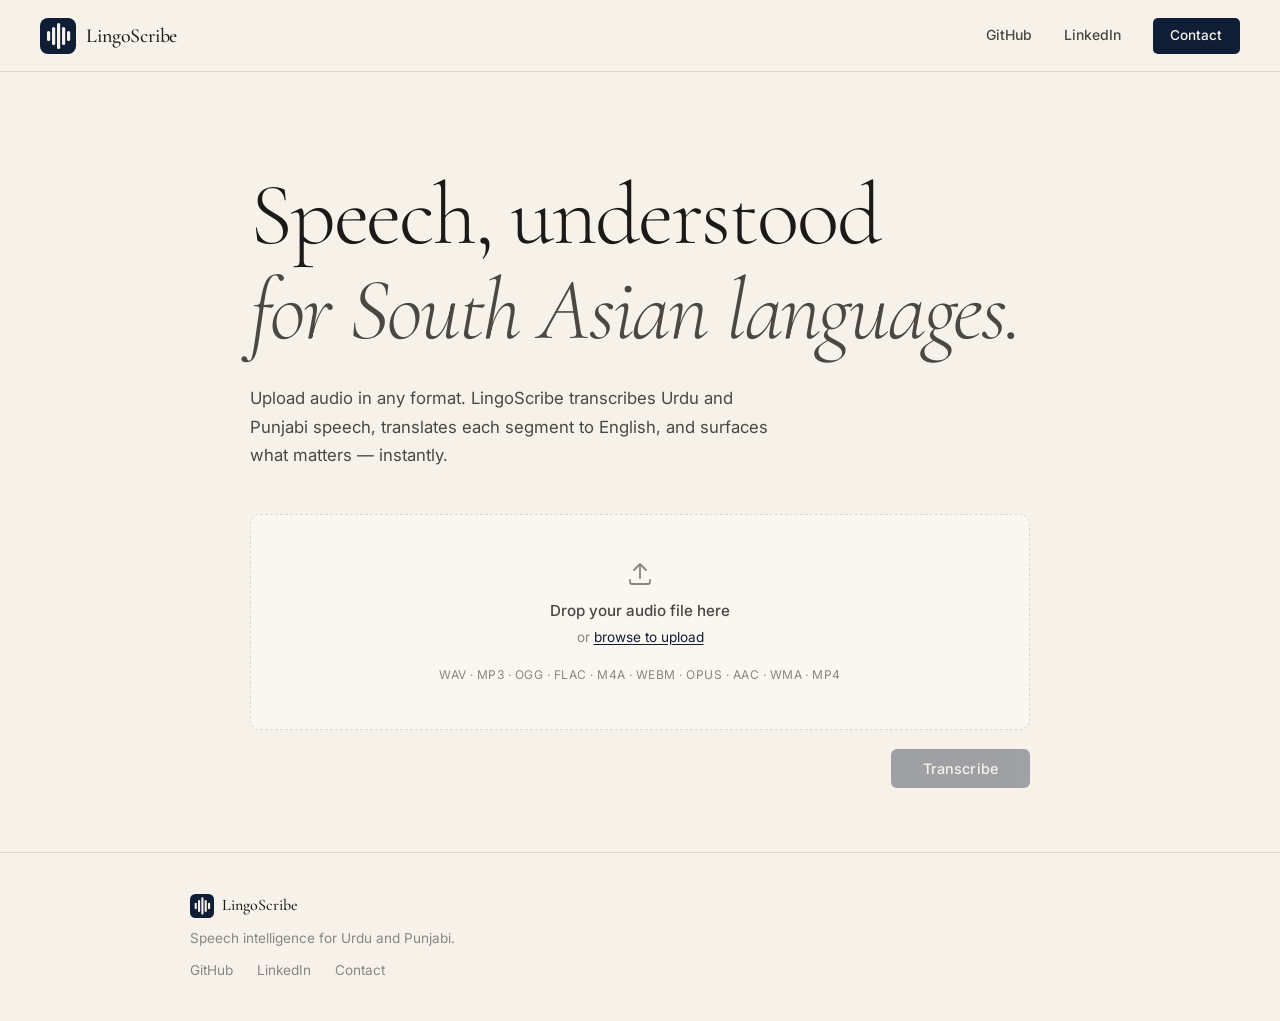
==== index.html @ 3bf7e913 "Add SEO meta tags, OG/Twitter cards, structured data, update README" ====
<!DOCTYPE html>
<html lang="en">
<head>
  <meta charset="UTF-8" />
  <meta name="viewport" content="width=device-width, initial-scale=1.0" />
  <title>LingoScribe — Urdu & Punjabi Speech Transcription and Translation</title>

  <!-- SEO -->
  <meta name="description" content="LingoScribe transcribes and translates Urdu and Punjabi audio into English. Upload any audio format and get instant transcription, translation, and AI-powered insights." />
  <meta name="keywords" content="Urdu speech to text, Punjabi transcription, South Asian language AI, Urdu translation, audio transcription, speech recognition Urdu, Pakistani language AI" />
  <meta name="author" content="Muhammad Farhan" />
  <meta name="robots" content="index, follow" />
  <link rel="canonical" href="https://lingoscribe.vercel.app" />

  <!-- Open Graph -->
  <meta property="og:type" content="website" />
  <meta property="og:title" content="LingoScribe — Urdu & Punjabi Speech Transcription" />
  <meta property="og:description" content="Transcribe and translate Urdu and Punjabi audio instantly. AI-powered insights for South Asian speech." />
  <meta property="og:url" content="https://lingoscribe.vercel.app" />
  <meta property="og:site_name" content="LingoScribe" />

  <!-- Twitter Card -->
  <meta name="twitter:card" content="summary" />
  <meta name="twitter:title" content="LingoScribe — Urdu & Punjabi Speech Transcription" />
  <meta name="twitter:description" content="Upload Urdu or Punjabi audio. Get instant transcription, English translation, and AI insights." />

  <!-- Structured Data -->
  <script type="application/ld+json">
  {
    "@context": "https://schema.org",
    "@type": "WebApplication",
    "name": "LingoScribe",
    "description": "Speech transcription and translation platform for Urdu and Punjabi languages with AI-powered insights.",
    "url": "https://lingoscribe.vercel.app",
    "applicationCategory": "MultimediaApplication",
    "operatingSystem": "Web",
    "author": {
      "@type": "Person",
      "name": "Muhammad Farhan",
      "url": "https://www.farhanai.online"
    },
    "offers": { "@type": "Offer", "price": "0", "priceCurrency": "USD" }
  }
  </script>

  <link rel="preconnect" href="https://fonts.googleapis.com" />
  <link rel="preconnect" href="https://fonts.gstatic.com" crossorigin />
  <link href="https://fonts.googleapis.com/css2?family=Cormorant+Garamond:ital,wght@0,300;0,400;0,500;0,600;1,300;1,400;1,500&family=Inter:wght@300;400;500;600&display=swap" rel="stylesheet" />
  <link rel="stylesheet" href="style.css" />
</head>
<body>

  <!-- NAV -->
  <nav>
    <a href="/" class="nav-brand">
      <svg class="logo-mark" width="36" height="36" viewBox="0 0 36 36" fill="none" xmlns="http://www.w3.org/2000/svg">
        <rect width="36" height="36" rx="8" fill="#0F1E35"/>
        <rect x="7"  y="13" width="3.2" height="10" rx="1.6" fill="#F7F2E9"/>
        <rect x="12" y="9"  width="3.2" height="18" rx="1.6" fill="#F7F2E9"/>
        <rect x="17" y="5"  width="3.2" height="26" rx="1.6" fill="#F7F2E9"/>
        <rect x="22" y="9"  width="3.2" height="18" rx="1.6" fill="#F7F2E9"/>
        <rect x="27" y="13" width="3.2" height="10" rx="1.6" fill="#F7F2E9"/>
      </svg>
      <span class="wordmark">LingoScribe</span>
    </a>
    <div class="nav-links">
      <a href="https://github.com/muhmdfarhan0" target="_blank" rel="noopener">GitHub</a>
      <a href="https://www.linkedin.com/in/muhammad-farhan07567" target="_blank" rel="noopener">LinkedIn</a>
      <a href="https://www.farhanai.online/contact" target="_blank" rel="noopener" class="nav-cta">Contact</a>
    </div>
  </nav>

  <!-- HERO -->
  <section class="hero">
    <div class="hero-inner">
      <h1 class="hero-heading">
        Speech, understood
        <em class="hero-sub">for South Asian languages.</em>
      </h1>
      <p class="hero-desc">
        Upload audio in any format. LingoScribe transcribes Urdu and Punjabi speech, 
        translates each segment to English, and surfaces what matters — instantly.
      </p>

      <!-- UPLOAD ZONE -->
      <div class="upload-zone" id="uploadZone">
        <svg width="28" height="28" viewBox="0 0 28 28" fill="none">
          <path d="M14 4v14M8 10l6-6 6 6" stroke="currentColor" stroke-width="1.8" stroke-linecap="round" stroke-linejoin="round"/>
          <path d="M4 20v2a2 2 0 002 2h16a2 2 0 002-2v-2" stroke="currentColor" stroke-width="1.8" stroke-linecap="round"/>
        </svg>
        <div class="upload-text">
          <span class="upload-primary">Drop your audio file here</span>
          <span class="upload-secondary">or <label for="audioFile" class="file-browse">browse to upload</label></span>
        </div>
        <div class="upload-formats">WAV · MP3 · OGG · FLAC · M4A · WEBM · OPUS · AAC · WMA · MP4</div>
        <input
          type="file"
          id="audioFile"
          accept="audio/*,video/mp4,video/webm,.mp4,.m4a,.mp3,.wav,.flac,.ogg,.opus,.wma,.aac,.aiff,.amr,.3gp,.caf"
        />
      </div>

      <div class="upload-actions">
        <span id="selectedFile" class="selected-file"></span>
        <button id="processBtn" disabled>Transcribe</button>
      </div>
    </div>
  </section>

  <!-- STATUS -->
  <div id="statusBar" class="status-bar hidden">
    <div class="status-inner">
      <div class="wave-loader">
        <span></span><span></span><span></span><span></span><span></span>
      </div>
      <span id="statusText">Processing…</span>
    </div>
  </div>

  <!-- RESULTS -->
  <section id="resultsSection" class="results hidden">
    <div class="results-inner">

      <!-- META ROW -->
      <div class="meta-row">
        <div class="meta-pill">
          <span class="meta-label">Language</span>
          <span class="meta-value" id="metaLang">—</span>
        </div>
        <div class="meta-pill">
          <span class="meta-label">Segments</span>
          <span class="meta-value" id="metaSegments">—</span>
        </div>
        <div class="meta-pill">
          <span class="meta-label">Confidence</span>
          <span class="meta-value" id="metaConf">—</span>
        </div>
      </div>

      <!-- TRANSCRIPT TABLE -->
      <div class="section-label">Transcript</div>
      <div class="table-scroll">
        <table class="transcript-table">
          <thead>
            <tr id="tableHead"></tr>
          </thead>
          <tbody id="tableBody"></tbody>
        </table>
      </div>

      <!-- INSIGHTS -->
      <div id="insightsBlock" class="insights-block hidden">
        <div class="section-label">Insights</div>
        <div class="insights-grid">
          <div class="insight-card" id="cardSummary">
            <div class="insight-card-label">Summary</div>
            <div class="insight-card-body" id="insSummary"></div>
          </div>
          <div class="insight-card" id="cardTopics">
            <div class="insight-card-label">Key Topics</div>
            <ul class="topics-list" id="insTopics"></ul>
          </div>
          <div class="insight-card" id="cardTone">
            <div class="insight-card-label">Tone</div>
            <div class="insight-card-body" id="insTone"></div>
          </div>
          <div class="insight-card insight-card--wide" id="cardObs">
            <div class="insight-card-label">Observation</div>
            <div class="insight-card-body" id="insObs"></div>
          </div>
        </div>
      </div>

      <!-- ASK -->
      <div id="askBlock" class="ask-block hidden">
        <div class="section-label">Ask about this transcript</div>
        <div class="ask-row">
          <input type="text" id="askInput" class="ask-input" placeholder="What were the main points discussed?" />
          <button id="askBtn" class="ask-btn">Ask</button>
        </div>
        <div id="askAnswer" class="ask-answer hidden"></div>
      </div>

    </div>
  </section>

  <!-- ERROR -->
  <div id="errorBar" class="error-bar hidden">
    <span id="errorText"></span>
    <button onclick="document.getElementById('errorBar').classList.add('hidden')">Dismiss</button>
  </div>

  <!-- FOOTER -->
  <footer>
    <div class="footer-inner">
      <div class="footer-brand">
        <svg width="24" height="24" viewBox="0 0 36 36" fill="none">
          <rect width="36" height="36" rx="8" fill="#0F1E35"/>
          <rect x="7"  y="13" width="3.2" height="10" rx="1.6" fill="#F7F2E9"/>
          <rect x="12" y="9"  width="3.2" height="18" rx="1.6" fill="#F7F2E9"/>
          <rect x="17" y="5"  width="3.2" height="26" rx="1.6" fill="#F7F2E9"/>
          <rect x="22" y="9"  width="3.2" height="18" rx="1.6" fill="#F7F2E9"/>
          <rect x="27" y="13" width="3.2" height="10" rx="1.6" fill="#F7F2E9"/>
        </svg>
        <span>LingoScribe</span>
      </div>
      <p class="footer-desc">Speech intelligence for Urdu and Punjabi.</p>
      <div class="footer-links">
        <a href="https://github.com/muhmdfarhan0" target="_blank" rel="noopener">GitHub</a>
        <a href="https://www.linkedin.com/in/muhammad-farhan07567" target="_blank" rel="noopener">LinkedIn</a>
        <a href="https://www.farhanai.online/contact" target="_blank" rel="noopener">Contact</a>
      </div>
    </div>
  </footer>

  <script src="app.js"></script>
</body>
</html>
---- style.css ----
/* Reset */
*, *::before, *::after { box-sizing: border-box; margin: 0; padding: 0; }

:root {
  --cream:    #F7F2E9;
  --cream-dk: #EDE8DF;
  --border:   #DDD8CE;
  --ink:      #1A1A18;
  --ink-2:    #4A4845;
  --ink-3:    #8A8680;
  --navy:     #0F1E35;
  --navy-lt:  #1C2F4A;
  --serif:    'Cormorant Garamond', Georgia, serif;
  --sans:     'Inter', system-ui, sans-serif;
}

html { scroll-behavior: smooth; }
body {
  background: var(--cream); color: var(--ink);
  font-family: var(--sans); font-size: 16px; line-height: 1.6;
  min-height: 100vh; display: flex; flex-direction: column;
}

/* Nav */
nav {
  position: sticky; top: 0; z-index: 100;
  display: flex; align-items: center; justify-content: space-between;
  padding: 1.1rem 2.5rem; background: var(--cream);
  border-bottom: 1px solid var(--border);
}
.nav-brand { display: flex; align-items: center; gap: 0.65rem; text-decoration: none; color: var(--ink); }
.logo-mark { display: block; flex-shrink: 0; }
.wordmark { font-family: var(--serif); font-size: 1.25rem; font-weight: 500; letter-spacing: -0.01em; }
.nav-links { display: flex; align-items: center; gap: 2rem; }
.nav-links a { font-size: 0.875rem; font-weight: 500; color: var(--ink-2); text-decoration: none; transition: color .15s; }
.nav-links a:hover { color: var(--ink); }
.nav-cta { padding: .45rem 1.1rem; background: var(--navy); color: var(--cream) !important; border-radius: 5px; font-size: .85rem !important; }
.nav-cta:hover { background: var(--navy-lt) !important; }

/* Hero */
.hero { flex: 1; display: flex; align-items: flex-start; justify-content: center; padding: 6rem 2rem 4rem; }
.hero-inner { max-width: 780px; width: 100%; }
.hero-heading {
  font-family: var(--serif);
  font-size: clamp(3rem, 7vw, 5.5rem);
  font-weight: 300; line-height: 1.08; letter-spacing: -0.025em;
  color: var(--ink); margin-bottom: 1.6rem;
}
.hero-sub { display: block; font-style: italic; font-weight: 300; color: var(--ink-2); }
.hero-desc { font-size: 1.05rem; color: var(--ink-2); max-width: 520px; line-height: 1.7; margin-bottom: 2.8rem; }

/* Upload */
.upload-zone {
  border: 1.5px dashed var(--border); border-radius: 10px; padding: 2.8rem 2rem;
  display: flex; flex-direction: column; align-items: center; gap: .7rem;
  cursor: pointer; transition: border-color .2s, background .2s;
  background: rgba(255,255,255,.35); text-align: center; color: var(--ink-3);
}
.upload-zone:hover, .upload-zone.drag-over {
  border-color: var(--navy); background: rgba(255,255,255,.55); color: var(--ink-2);
}
.upload-zone input[type=file] { display: none; }
.upload-text { display: flex; flex-direction: column; gap: .2rem; }
.upload-primary { font-size: .95rem; font-weight: 500; color: var(--ink-2); }
.upload-secondary { font-size: .85rem; }
.file-browse { cursor: pointer; color: var(--navy); text-decoration: underline; text-underline-offset: 2px; }
.upload-formats { font-size: .75rem; letter-spacing: .04em; color: var(--ink-3); margin-top: .3rem; }
.upload-actions { display: flex; align-items: center; justify-content: space-between; margin-top: 1.2rem; gap: 1rem; }
.selected-file { font-size: .875rem; color: var(--ink-2); flex: 1; overflow: hidden; text-overflow: ellipsis; white-space: nowrap; }

button {
  font-family: var(--sans); font-size: .9rem; font-weight: 500; border: none; border-radius: 6px;
  padding: .7rem 2rem; cursor: pointer; transition: opacity .2s, background .2s;
  background: var(--navy); color: var(--cream); letter-spacing: .01em;
}
button:hover:not(:disabled) { background: var(--navy-lt); }
button:disabled { opacity: .38; cursor: not-allowed; }

/* Status */
.status-bar { background: var(--cream-dk); border-top: 1px solid var(--border); border-bottom: 1px solid var(--border); padding: 1.1rem 2.5rem; }
.status-inner { display: flex; align-items: center; gap: 1rem; max-width: 780px; margin: 0 auto; }
.wave-loader { display: flex; align-items: center; gap: 3px; height: 24px; }
.wave-loader span { display: block; width: 3px; border-radius: 2px; background: var(--navy); animation: wave 1s ease-in-out infinite; }
.wave-loader span:nth-child(1){height:8px;  animation-delay:0s}
.wave-loader span:nth-child(2){height:16px; animation-delay:.1s}
.wave-loader span:nth-child(3){height:22px; animation-delay:.2s}
.wave-loader span:nth-child(4){height:16px; animation-delay:.3s}
.wave-loader span:nth-child(5){height:8px;  animation-delay:.4s}
@keyframes wave{0%,100%{transform:scaleY(.5);opacity:.5}50%{transform:scaleY(1);opacity:1}}

/* Results */
.results { padding: 3rem 2rem; }
.results-inner { max-width: 900px; margin: 0 auto; }
.section-label {
  font-size: .7rem; font-weight: 600; letter-spacing: .1em; text-transform: uppercase;
  color: var(--ink-3); margin-bottom: 1rem; padding-bottom: .5rem; border-bottom: 1px solid var(--border);
}
.meta-row { display: flex; gap: .75rem; flex-wrap: wrap; margin-bottom: 2.5rem; }
.meta-pill {
  background: rgba(255,255,255,.6); border: 1px solid var(--border); border-radius: 6px;
  padding: .6rem 1.1rem; display: flex; flex-direction: column; gap: .15rem;
}
.meta-label { font-size: .7rem; color: var(--ink-3); letter-spacing: .06em; text-transform: uppercase; }
.meta-value { font-family: var(--serif); font-size: 1.2rem; font-weight: 500; }

/* Table */
.table-scroll { overflow-x: auto; margin-bottom: 3rem; }
.transcript-table { width: 100%; border-collapse: collapse; font-size: .9rem; }
.transcript-table thead tr { border-bottom: 1.5px solid var(--border); }
.transcript-table th { padding: .65rem 1rem; text-align: left; font-size: .7rem; font-weight: 600; letter-spacing: .07em; text-transform: uppercase; color: var(--ink-3); }
.transcript-table td { padding: .85rem 1rem; border-bottom: 1px solid var(--border); vertical-align: top; line-height: 1.55; }
.transcript-table tbody tr:hover { background: rgba(255,255,255,.45); }
.td-time { font-variant-numeric: tabular-nums; white-space: nowrap; color: var(--ink-3); font-size: .82rem; }
.td-original { font-family: var(--serif); font-size: 1.05rem; direction: auto; }
.td-translation { color: var(--ink-2); }

/* Insights */
.insights-block { margin-bottom: 2.5rem; }
.insights-grid { display: grid; grid-template-columns: 1fr 1fr; gap: 1rem; }
.insight-card {
  background: rgba(255,255,255,.5); border: 1px solid var(--border); border-radius: 10px;
  padding: 1.3rem 1.5rem; opacity: 0; transform: translateY(10px);
  transition: opacity .4s ease, transform .4s ease;
}
.insight-card.visible { opacity: 1; transform: translateY(0); }
.insight-card--wide { grid-column: 1 / -1; }
.insight-card-label { font-size: .68rem; font-weight: 600; letter-spacing: .09em; text-transform: uppercase; color: var(--ink-3); margin-bottom: .65rem; }
.insight-card-body { font-size: .95rem; color: var(--ink-2); line-height: 1.6; }
.topics-list { list-style: none; display: flex; flex-direction: column; gap: .4rem; }
.topics-list li { font-size: .88rem; color: var(--ink-2); padding-left: 1rem; position: relative; }
.topics-list li::before { content: "-"; position: absolute; left: 0; color: var(--ink-3); }

/* Ask */
.ask-block { margin-top: 1rem; }
.ask-row { display: flex; gap: .7rem; margin-bottom: 1rem; }
.ask-input {
  flex: 1; font-family: var(--sans); font-size: .9rem;
  padding: .7rem 1rem; border: 1.5px solid var(--border); border-radius: 6px;
  background: rgba(255,255,255,.6); color: var(--ink); outline: none; transition: border-color .2s;
}
.ask-input:focus { border-color: var(--navy); }
.ask-btn { padding: .7rem 1.4rem; flex-shrink: 0; }
.ask-answer {
  background: rgba(255,255,255,.55); border: 1px solid var(--border); border-radius: 8px;
  padding: 1.1rem 1.3rem; font-size: .93rem; color: var(--ink-2); line-height: 1.65;
  animation: fadeIn .3s ease;
}
@keyframes fadeIn{from{opacity:0;transform:translateY(4px)}to{opacity:1;transform:none}}

/* Error */
.error-bar {
  position: fixed; bottom: 1.5rem; left: 50%; transform: translateX(-50%);
  background: #1a0f0f; color: #f5c5c5; padding: .85rem 1.5rem; border-radius: 8px;
  display: flex; align-items: center; gap: 1.5rem;
  font-size: .87rem; max-width: 540px; width: calc(100% - 3rem);
  box-shadow: 0 4px 20px rgba(0,0,0,.25); z-index: 200;
}
.error-bar button {
  background: transparent; border: 1px solid rgba(255,255,255,.25);
  color: #f5c5c5; padding: .3rem .75rem; font-size: .8rem; border-radius: 4px; flex-shrink: 0;
}

/* Footer */
footer { border-top: 1px solid var(--border); padding: 2.5rem; background: var(--cream); }
.footer-inner { max-width: 900px; margin: 0 auto; display: flex; flex-direction: column; gap: .6rem; }
.footer-brand { display: flex; align-items: center; gap: .5rem; font-family: var(--serif); font-size: 1rem; font-weight: 500; }
.footer-desc { font-size: .85rem; color: var(--ink-3); }
.footer-links { display: flex; gap: 1.5rem; }
.footer-links a { font-size: .85rem; color: var(--ink-3); text-decoration: none; transition: color .15s; }
.footer-links a:hover { color: var(--ink); }

.hidden { display: none !important; }

@media(max-width:680px){
  nav{padding:1rem 1.2rem}
  .nav-links{gap:1rem}
  .nav-links a:not(.nav-cta){display:none}
  .hero{padding:3.5rem 1.2rem 2rem}
  .results{padding:2rem 1.2rem}
  .insights-grid{grid-template-columns:1fr}
  .insight-card--wide{grid-column:auto}
  .ask-row{flex-direction:column}
  footer{padding:2rem 1.2rem}
}
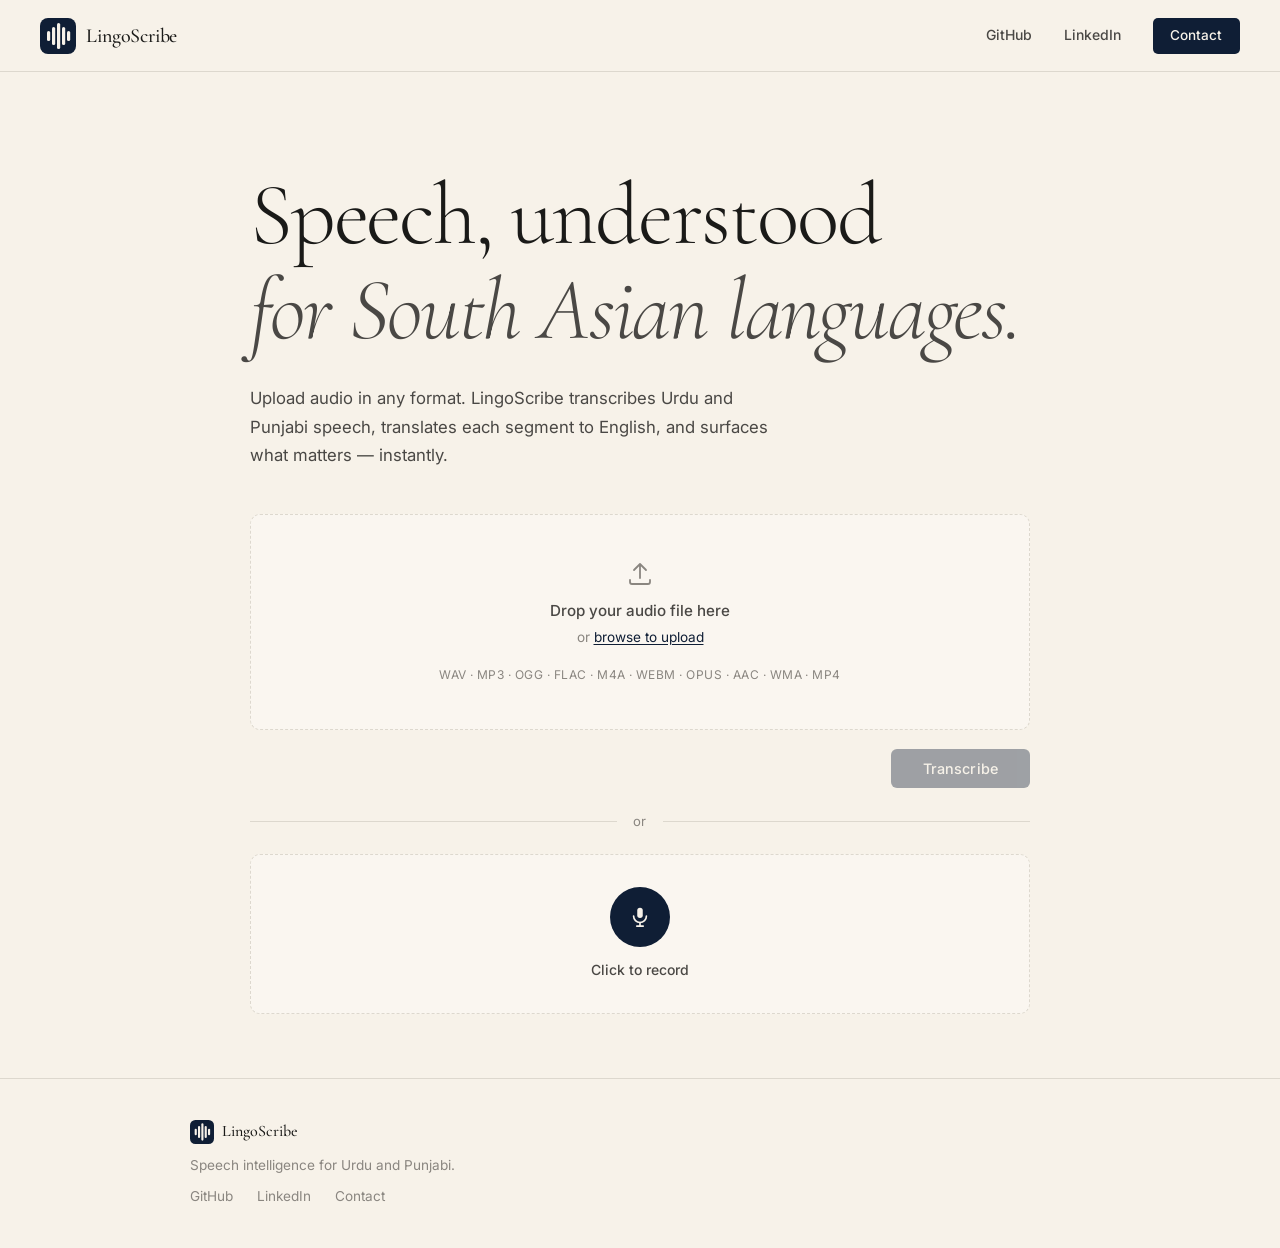
==== commit 3c4818fa: "Add real-time microphone recording alongside file upload Users can now record directly in the browse" ====
--- a/index.html
+++ b/index.html
@@ -10,13 +10,13 @@
   <meta name="keywords" content="Urdu speech to text, Punjabi transcription, South Asian language AI, Urdu translation, audio transcription, speech recognition Urdu, Pakistani language AI" />
   <meta name="author" content="Muhammad Farhan" />
   <meta name="robots" content="index, follow" />
-  <link rel="canonical" href="https://lingoscribe.vercel.app" />
+  <link rel="canonical" href="https://lingoscribe-frontend.vercel.app" />
 
   <!-- Open Graph -->
   <meta property="og:type" content="website" />
   <meta property="og:title" content="LingoScribe — Urdu & Punjabi Speech Transcription" />
   <meta property="og:description" content="Transcribe and translate Urdu and Punjabi audio instantly. AI-powered insights for South Asian speech." />
-  <meta property="og:url" content="https://lingoscribe.vercel.app" />
+  <meta property="og:url" content="https://lingoscribe-frontend.vercel.app" />
   <meta property="og:site_name" content="LingoScribe" />
 
   <!-- Twitter Card -->
@@ -31,7 +31,7 @@
     "@type": "WebApplication",
     "name": "LingoScribe",
     "description": "Speech transcription and translation platform for Urdu and Punjabi languages with AI-powered insights.",
-    "url": "https://lingoscribe.vercel.app",
+    "url": "https://lingoscribe-frontend.vercel.app",
     "applicationCategory": "MultimediaApplication",
     "operatingSystem": "Web",
     "author": {
@@ -104,6 +104,27 @@
         <span id="selectedFile" class="selected-file"></span>
         <button id="processBtn" disabled>Transcribe</button>
       </div>
+
+      <div class="input-divider">or</div>
+
+      <div class="record-section" id="recordSection">
+        <button id="micBtn" class="mic-btn" type="button" title="Record audio">
+          <svg id="micIcon" width="22" height="22" viewBox="0 0 24 24" fill="none" xmlns="http://www.w3.org/2000/svg">
+            <rect x="9" y="2" width="6" height="11" rx="3" fill="currentColor"/>
+            <path d="M5 11a7 7 0 0014 0" stroke="currentColor" stroke-width="1.8" stroke-linecap="round" fill="none"/>
+            <line x1="12" y1="18" x2="12" y2="22" stroke="currentColor" stroke-width="1.8" stroke-linecap="round"/>
+            <line x1="8.5" y1="22" x2="15.5" y2="22" stroke="currentColor" stroke-width="1.8" stroke-linecap="round"/>
+          </svg>
+          <svg id="stopIcon" class="hidden" width="18" height="18" viewBox="0 0 18 18" fill="currentColor" xmlns="http://www.w3.org/2000/svg">
+            <rect x="3" y="3" width="12" height="12" rx="2"/>
+          </svg>
+        </button>
+        <div class="record-meta">
+          <span class="record-label" id="recordLabel">Click to record</span>
+          <span class="record-timer hidden" id="recordTimer">0:00</span>
+        </div>
+      </div>
+
     </div>
   </section>
 
--- a/style.css
+++ b/style.css
@@ -76,6 +76,47 @@
 button:hover:not(:disabled) { background: var(--navy-lt); }
 button:disabled { opacity: .38; cursor: not-allowed; }
 
+/* Divider */
+.input-divider {
+  display: flex; align-items: center; gap: 1rem;
+  margin: 1.4rem 0; color: var(--ink-3); font-size: .82rem; letter-spacing: .04em;
+}
+.input-divider::before, .input-divider::after {
+  content: ""; flex: 1; height: 1px; background: var(--border);
+}
+
+/* Record */
+.record-section {
+  border: 1.5px dashed var(--border); border-radius: 10px;
+  padding: 2rem; display: flex; flex-direction: column; align-items: center; gap: .75rem;
+  background: rgba(255,255,255,.35); transition: border-color .2s;
+}
+.record-section:hover { border-color: #c5c0b8; }
+.mic-btn {
+  width: 60px; height: 60px; border-radius: 50%;
+  background: var(--navy); color: var(--cream);
+  display: flex; align-items: center; justify-content: center;
+  padding: 0; position: relative; flex-shrink: 0;
+  transition: background .2s, transform .1s;
+}
+.mic-btn:hover:not(:disabled) { background: var(--navy-lt); transform: scale(1.05); }
+.mic-btn:disabled { opacity: .38; cursor: not-allowed; transform: none; }
+.mic-btn.recording { background: #b03020; }
+.mic-btn.recording::after {
+  content: ""; position: absolute; inset: -5px; border-radius: 50%;
+  border: 2px solid #b03020; animation: mic-pulse 1.4s ease-out infinite;
+}
+@keyframes mic-pulse {
+  0%  { transform: scale(1); opacity: .75; }
+  100%{ transform: scale(1.65); opacity: 0; }
+}
+.record-meta { display: flex; align-items: center; gap: .6rem; }
+.record-label { font-size: .875rem; color: var(--ink-2); font-weight: 500; }
+.record-timer {
+  font-variant-numeric: tabular-nums; font-size: .85rem;
+  font-weight: 600; color: #b03020; letter-spacing: .02em;
+}
+
 /* Status */
 .status-bar { background: var(--cream-dk); border-top: 1px solid var(--border); border-bottom: 1px solid var(--border); padding: 1.1rem 2.5rem; }
 .status-inner { display: flex; align-items: center; gap: 1rem; max-width: 780px; margin: 0 auto; }
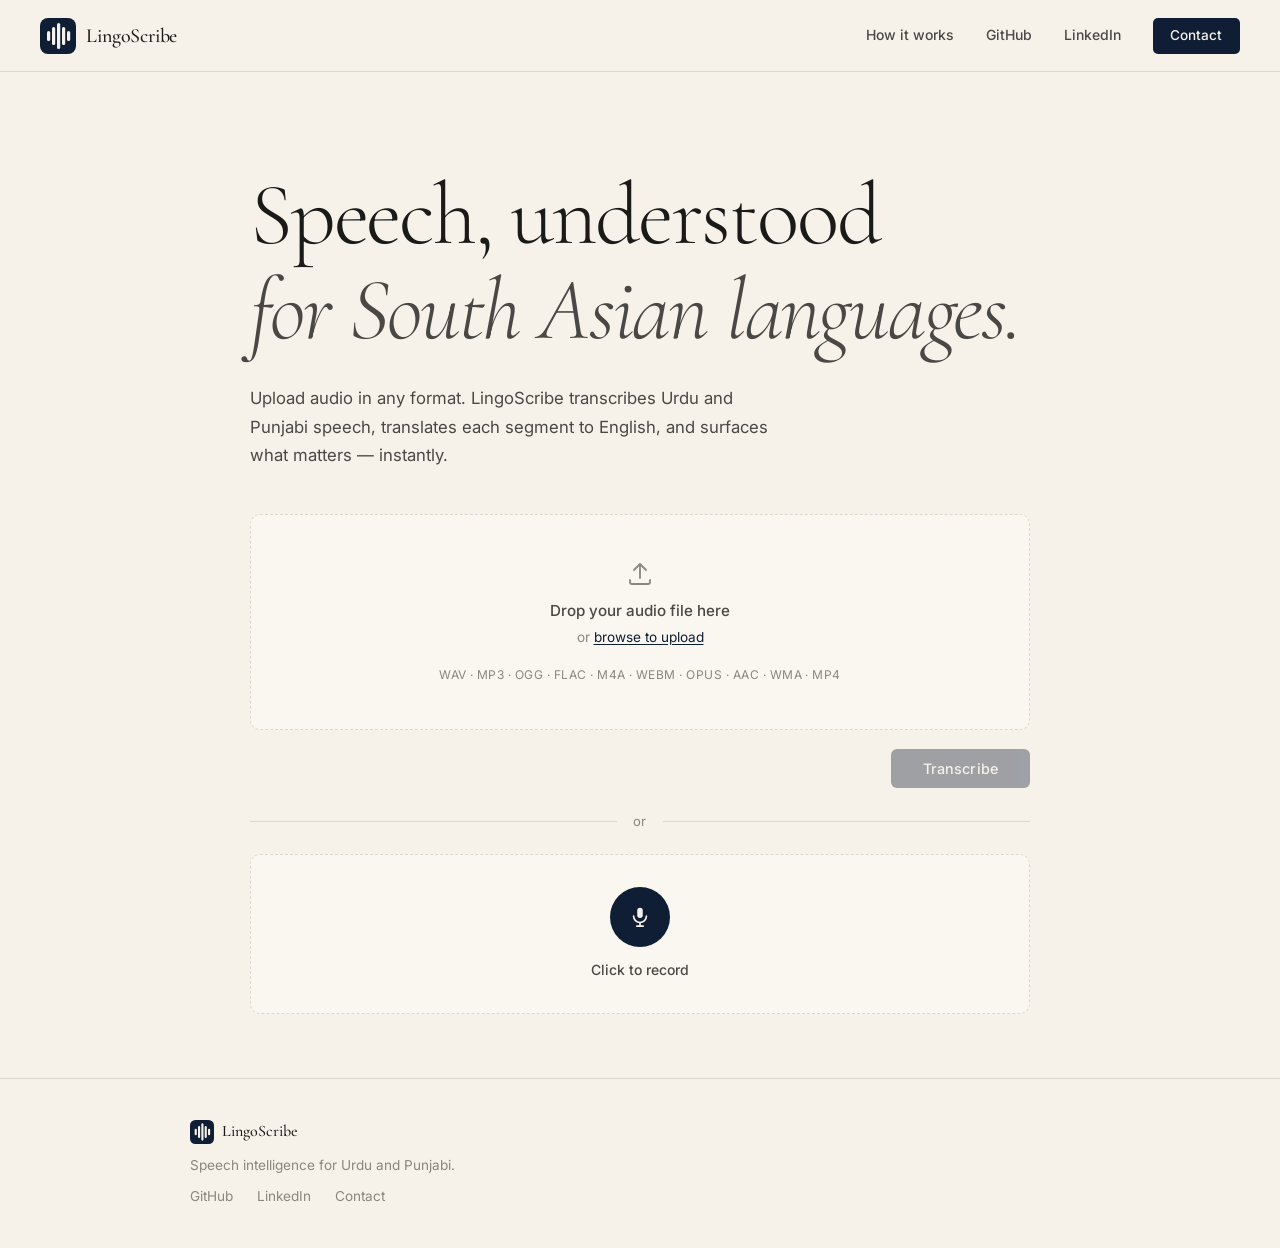
==== commit 5755744e: "Add How It Works page with architecture diagram - how-it-works.html: full pipeline breakdown — three" ====
--- a/index.html
+++ b/index.html
@@ -3,26 +3,36 @@
 <head>
   <meta charset="UTF-8" />
   <meta name="viewport" content="width=device-width, initial-scale=1.0" />
-  <title>LingoScribe — Urdu & Punjabi Speech Transcription and Translation</title>
-
-  <!-- SEO -->
-  <meta name="description" content="LingoScribe transcribes and translates Urdu and Punjabi audio into English. Upload any audio format and get instant transcription, translation, and AI-powered insights." />
-  <meta name="keywords" content="Urdu speech to text, Punjabi transcription, South Asian language AI, Urdu translation, audio transcription, speech recognition Urdu, Pakistani language AI" />
+  <title>LingoScribe — AI Speech to Text for Urdu &amp; Punjabi</title>
+
+  <!-- Primary SEO -->
+  <meta name="description" content="Free Urdu and Punjabi speech-to-text. Transcribe audio instantly, get English translation per segment, and surface AI insights — upload any format or record live in your browser." />
+  <meta name="keywords" content="urdu speech to text, punjabi speech to text, urdu transcription, urdu audio to text, urdu voice recognition, punjabi transcription online, south asian speech recognition, urdu translation ai, pakistani language ai, audio transcription urdu, speech recognition punjabi, urdu nlp" />
   <meta name="author" content="Muhammad Farhan" />
   <meta name="robots" content="index, follow" />
-  <link rel="canonical" href="https://lingoscribe-frontend.vercel.app" />
+  <meta name="theme-color" content="#0F1E35" />
+  <meta name="application-name" content="LingoScribe" />
+  <link rel="canonical" href="https://lingoscribe-frontend.vercel.app/" />
 
   <!-- Open Graph -->
   <meta property="og:type" content="website" />
-  <meta property="og:title" content="LingoScribe — Urdu & Punjabi Speech Transcription" />
-  <meta property="og:description" content="Transcribe and translate Urdu and Punjabi audio instantly. AI-powered insights for South Asian speech." />
-  <meta property="og:url" content="https://lingoscribe-frontend.vercel.app" />
   <meta property="og:site_name" content="LingoScribe" />
+  <meta property="og:title" content="LingoScribe — AI Speech to Text for Urdu &amp; Punjabi" />
+  <meta property="og:description" content="Transcribe Urdu and Punjabi audio to text, translate each segment to English, and get AI-powered insights — free, no signup, works in the browser." />
+  <meta property="og:url" content="https://lingoscribe-frontend.vercel.app/" />
+  <meta property="og:image" content="https://lingoscribe-frontend.vercel.app/og-image.svg" />
+  <meta property="og:image:width" content="1200" />
+  <meta property="og:image:height" content="630" />
+  <meta property="og:image:alt" content="LingoScribe — AI Speech to Text for Urdu and Punjabi" />
+  <meta property="og:locale" content="en_US" />
 
   <!-- Twitter Card -->
-  <meta name="twitter:card" content="summary" />
-  <meta name="twitter:title" content="LingoScribe — Urdu & Punjabi Speech Transcription" />
-  <meta name="twitter:description" content="Upload Urdu or Punjabi audio. Get instant transcription, English translation, and AI insights." />
+  <meta name="twitter:card" content="summary_large_image" />
+  <meta name="twitter:title" content="LingoScribe — AI Speech to Text for Urdu &amp; Punjabi" />
+  <meta name="twitter:description" content="Transcribe Urdu and Punjabi audio instantly. English translation per segment, AI insights, and live recording — all free in your browser." />
+  <meta name="twitter:image" content="https://lingoscribe-frontend.vercel.app/og-image.svg" />
+  <meta name="twitter:image:alt" content="LingoScribe — AI Speech to Text for Urdu and Punjabi" />
+  <meta name="twitter:creator" content="@muhmdfarhan0" />
 
   <!-- Structured Data -->
   <script type="application/ld+json">
@@ -30,16 +40,39 @@
     "@context": "https://schema.org",
     "@type": "WebApplication",
     "name": "LingoScribe",
-    "description": "Speech transcription and translation platform for Urdu and Punjabi languages with AI-powered insights.",
-    "url": "https://lingoscribe-frontend.vercel.app",
+    "url": "https://lingoscribe-frontend.vercel.app/",
+    "description": "AI-powered speech transcription and translation for Urdu and Punjabi. Converts audio to text, translates to English per segment, and generates insights using Groq Whisper and LLM.",
     "applicationCategory": "MultimediaApplication",
     "operatingSystem": "Web",
+    "browserRequirements": "Requires a modern browser with JavaScript enabled",
+    "featureList": [
+      "Urdu speech to text",
+      "Punjabi speech to text",
+      "Audio to English translation",
+      "Real-time microphone recording",
+      "AI-generated insights",
+      "Transcript Q&A"
+    ],
+    "inLanguage": ["ur", "pa", "en"],
     "author": {
       "@type": "Person",
       "name": "Muhammad Farhan",
-      "url": "https://www.farhanai.online"
+      "url": "https://www.farhanai.online",
+      "sameAs": [
+        "https://github.com/muhmdfarhan0",
+        "https://www.linkedin.com/in/muhammad-farhan07567"
+      ]
     },
-    "offers": { "@type": "Offer", "price": "0", "priceCurrency": "USD" }
+    "offers": {
+      "@type": "Offer",
+      "price": "0",
+      "priceCurrency": "USD"
+    },
+    "potentialAction": {
+      "@type": "Action",
+      "name": "Transcribe Audio",
+      "target": "https://lingoscribe-frontend.vercel.app/"
+    }
   }
   </script>
 
@@ -64,6 +97,7 @@
       <span class="wordmark">LingoScribe</span>
     </a>
     <div class="nav-links">
+      <a href="/how-it-works.html">How it works</a>
       <a href="https://github.com/muhmdfarhan0" target="_blank" rel="noopener">GitHub</a>
       <a href="https://www.linkedin.com/in/muhammad-farhan07567" target="_blank" rel="noopener">LinkedIn</a>
       <a href="https://www.farhanai.online/contact" target="_blank" rel="noopener" class="nav-cta">Contact</a>
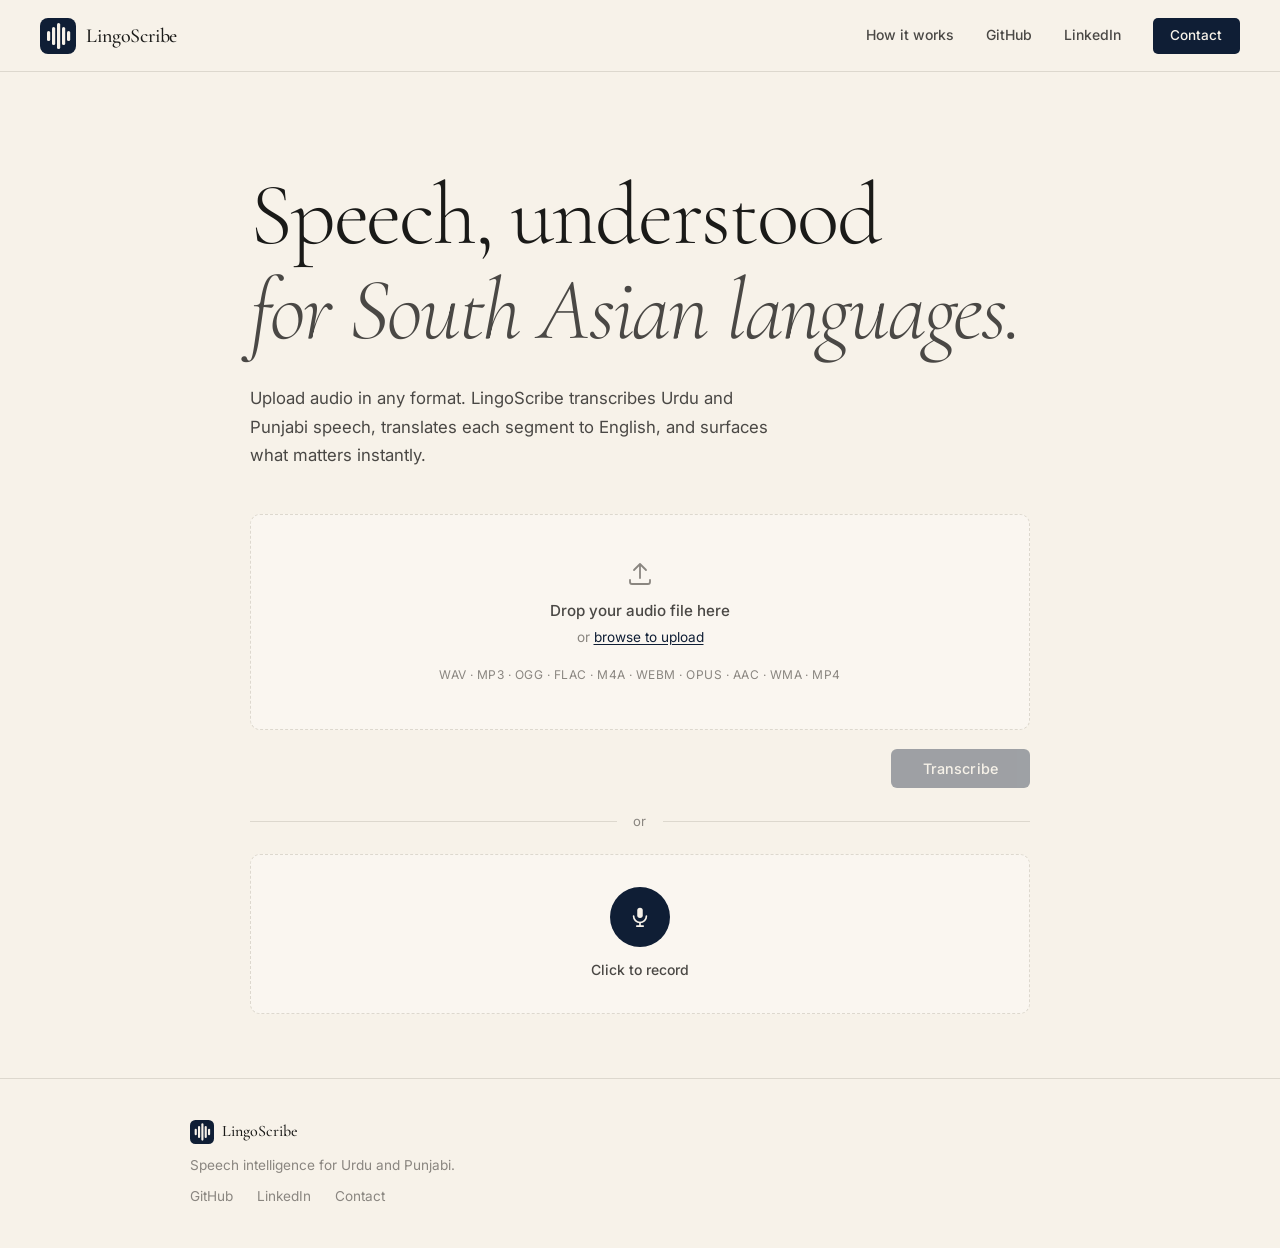
==== commit 94e71a39: "Remove em and en dashes from all site-visible content" ====
--- a/index.html
+++ b/index.html
@@ -3,10 +3,10 @@
 <head>
   <meta charset="UTF-8" />
   <meta name="viewport" content="width=device-width, initial-scale=1.0" />
-  <title>LingoScribe — AI Speech to Text for Urdu &amp; Punjabi</title>
+  <title>LingoScribe: AI Speech to Text for Urdu and Punjabi</title>
 
   <!-- Primary SEO -->
-  <meta name="description" content="Free Urdu and Punjabi speech-to-text. Transcribe audio instantly, get English translation per segment, and surface AI insights — upload any format or record live in your browser." />
+  <meta name="description" content="Free Urdu and Punjabi speech-to-text. Transcribe audio instantly, get English translation per segment, and surface AI insights. Upload any format or record live in your browser." />
   <meta name="keywords" content="urdu speech to text, punjabi speech to text, urdu transcription, urdu audio to text, urdu voice recognition, punjabi transcription online, south asian speech recognition, urdu translation ai, pakistani language ai, audio transcription urdu, speech recognition punjabi, urdu nlp" />
   <meta name="author" content="Muhammad Farhan" />
   <meta name="robots" content="index, follow" />
@@ -17,21 +17,21 @@
   <!-- Open Graph -->
   <meta property="og:type" content="website" />
   <meta property="og:site_name" content="LingoScribe" />
-  <meta property="og:title" content="LingoScribe — AI Speech to Text for Urdu &amp; Punjabi" />
-  <meta property="og:description" content="Transcribe Urdu and Punjabi audio to text, translate each segment to English, and get AI-powered insights — free, no signup, works in the browser." />
+  <meta property="og:title" content="LingoScribe: AI Speech to Text for Urdu and Punjabi" />
+  <meta property="og:description" content="Transcribe Urdu and Punjabi audio to text, translate each segment to English, and get AI-powered insights. Free, no signup, works in the browser." />
   <meta property="og:url" content="https://lingoscribe-frontend.vercel.app/" />
   <meta property="og:image" content="https://lingoscribe-frontend.vercel.app/og-image.svg" />
   <meta property="og:image:width" content="1200" />
   <meta property="og:image:height" content="630" />
-  <meta property="og:image:alt" content="LingoScribe — AI Speech to Text for Urdu and Punjabi" />
+  <meta property="og:image:alt" content="LingoScribe: AI Speech to Text for Urdu and Punjabi" />
   <meta property="og:locale" content="en_US" />
 
   <!-- Twitter Card -->
   <meta name="twitter:card" content="summary_large_image" />
-  <meta name="twitter:title" content="LingoScribe — AI Speech to Text for Urdu &amp; Punjabi" />
-  <meta name="twitter:description" content="Transcribe Urdu and Punjabi audio instantly. English translation per segment, AI insights, and live recording — all free in your browser." />
+  <meta name="twitter:title" content="LingoScribe: AI Speech to Text for Urdu and Punjabi" />
+  <meta name="twitter:description" content="Transcribe Urdu and Punjabi audio instantly. English translation per segment, AI insights, and live recording. All free in your browser." />
   <meta name="twitter:image" content="https://lingoscribe-frontend.vercel.app/og-image.svg" />
-  <meta name="twitter:image:alt" content="LingoScribe — AI Speech to Text for Urdu and Punjabi" />
+  <meta name="twitter:image:alt" content="LingoScribe: AI Speech to Text for Urdu and Punjabi" />
   <meta name="twitter:creator" content="@muhmdfarhan0" />
 
   <!-- Structured Data -->
@@ -76,6 +76,7 @@
   }
   </script>
 
+  <link rel="icon" type="image/svg+xml" href="/favicon.svg" />
   <link rel="preconnect" href="https://fonts.googleapis.com" />
   <link rel="preconnect" href="https://fonts.gstatic.com" crossorigin />
   <link href="https://fonts.googleapis.com/css2?family=Cormorant+Garamond:ital,wght@0,300;0,400;0,500;0,600;1,300;1,400;1,500&family=Inter:wght@300;400;500;600&display=swap" rel="stylesheet" />
@@ -113,7 +114,7 @@
       </h1>
       <p class="hero-desc">
         Upload audio in any format. LingoScribe transcribes Urdu and Punjabi speech, 
-        translates each segment to English, and surfaces what matters — instantly.
+        translates each segment to English, and surfaces what matters instantly.
       </p>
 
       <!-- UPLOAD ZONE -->
@@ -180,15 +181,15 @@
       <div class="meta-row">
         <div class="meta-pill">
           <span class="meta-label">Language</span>
-          <span class="meta-value" id="metaLang">—</span>
+          <span class="meta-value" id="metaLang">-</span>
         </div>
         <div class="meta-pill">
           <span class="meta-label">Segments</span>
-          <span class="meta-value" id="metaSegments">—</span>
+          <span class="meta-value" id="metaSegments">-</span>
         </div>
         <div class="meta-pill">
           <span class="meta-label">Confidence</span>
-          <span class="meta-value" id="metaConf">—</span>
+          <span class="meta-value" id="metaConf">-</span>
         </div>
       </div>
 
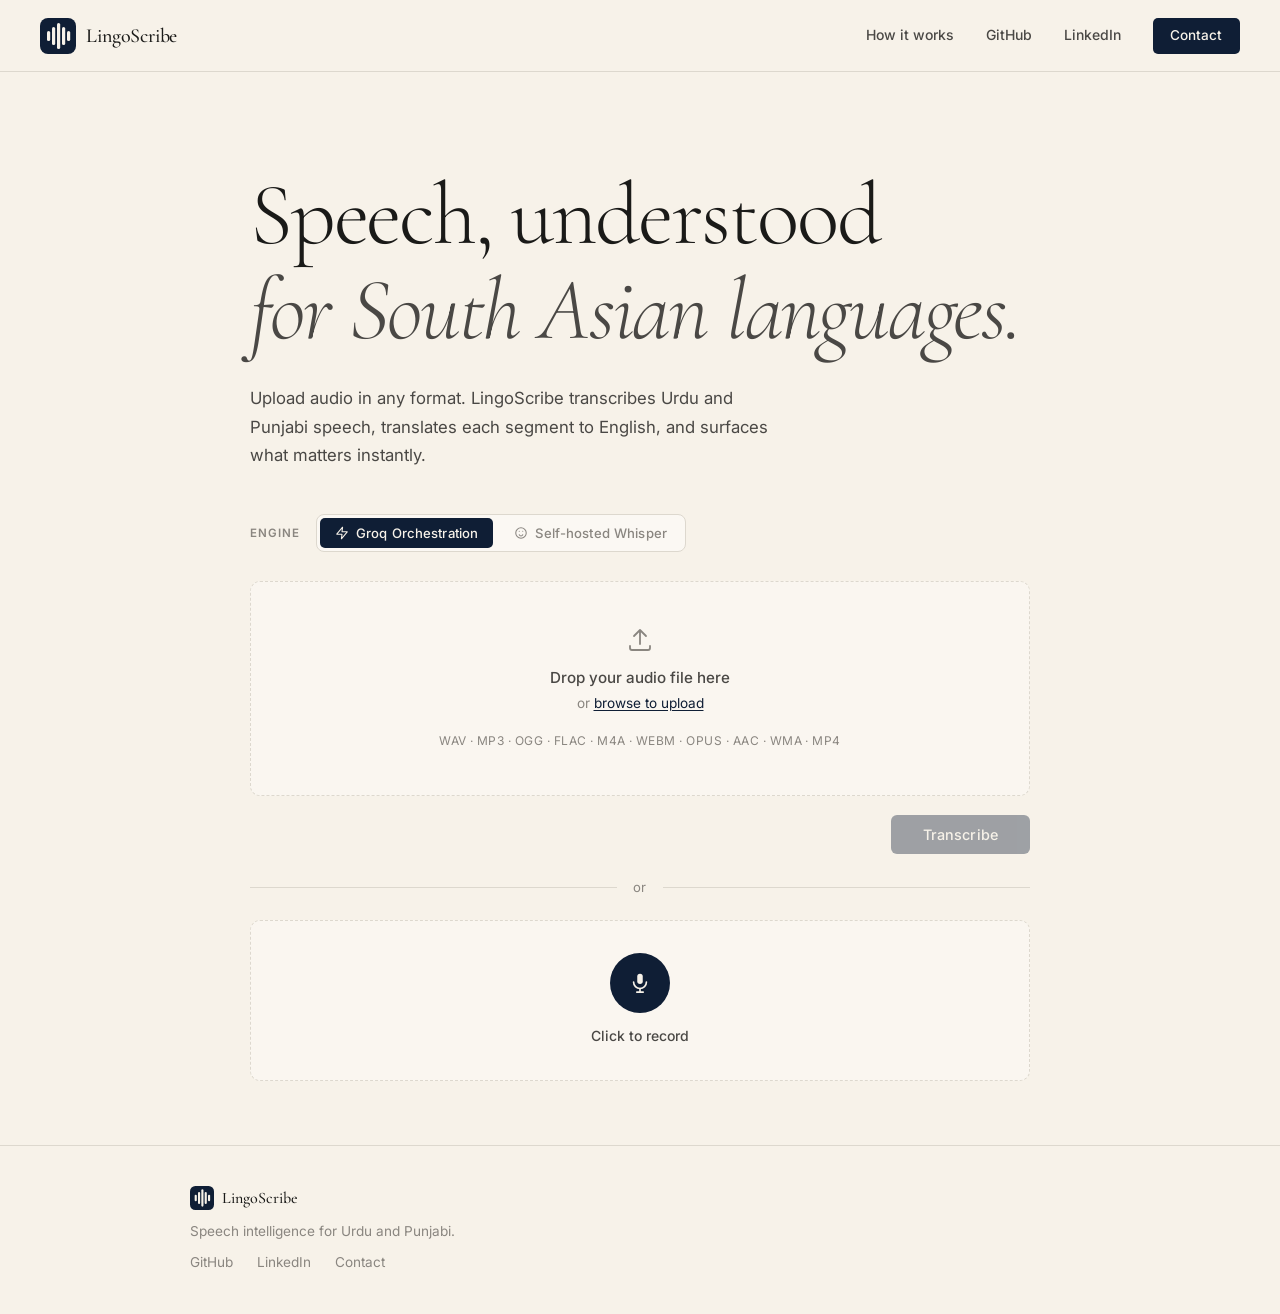
==== commit 1e619e78: "Add engine selector to switch between Groq and self-hosted Whisper Users can now toggle between two " ====
--- a/index.html
+++ b/index.html
@@ -117,6 +117,29 @@
         translates each segment to English, and surfaces what matters instantly.
       </p>
 
+      <!-- ENGINE SELECTOR -->
+      <div class="engine-selector">
+        <span class="engine-selector-label">Engine</span>
+        <div class="engine-pills">
+          <button class="engine-pill active" data-engine="groq" type="button">
+            <svg width="14" height="14" viewBox="0 0 24 24" fill="none">
+              <path d="M13 2L3 14h9l-1 8 10-12h-9l1-8z" stroke="currentColor" stroke-width="1.8" stroke-linejoin="round"/>
+            </svg>
+            Groq Orchestration
+          </button>
+          <button class="engine-pill" data-engine="hf" type="button">
+            <svg width="14" height="14" viewBox="0 0 24 24" fill="none">
+              <circle cx="12" cy="12" r="9" stroke="currentColor" stroke-width="1.8"/>
+              <path d="M9 9h.01M15 9h.01M9 15s1 2 3 2 3-2 3-2" stroke="currentColor" stroke-width="1.8" stroke-linecap="round"/>
+            </svg>
+            Self-hosted Whisper
+          </button>
+        </div>
+      </div>
+      <div class="engine-notice hidden" id="engineNotice">
+        Self-hosted mode - transcription only. Translation and AI insights are not available in this mode.
+      </div>
+
       <!-- UPLOAD ZONE -->
       <div class="upload-zone" id="uploadZone">
         <svg width="28" height="28" viewBox="0 0 28 28" fill="none">
--- a/style.css
+++ b/style.css
@@ -49,6 +49,38 @@
 .hero-sub { display: block; font-style: italic; font-weight: 300; color: var(--ink-2); }
 .hero-desc { font-size: 1.05rem; color: var(--ink-2); max-width: 520px; line-height: 1.7; margin-bottom: 2.8rem; }
 
+/* Engine selector */
+.engine-selector {
+  display: flex; align-items: center; gap: 1rem; margin-bottom: 1.8rem;
+}
+.engine-selector-label {
+  font-size: .72rem; font-weight: 600; letter-spacing: .08em;
+  text-transform: uppercase; color: var(--ink-3); white-space: nowrap;
+}
+.engine-pills {
+  display: flex; gap: .35rem;
+  background: rgba(255,255,255,.45); border: 1px solid var(--border);
+  border-radius: 8px; padding: 3px;
+}
+.engine-pill {
+  display: flex; align-items: center; gap: .45rem;
+  padding: .42rem .95rem; border-radius: 5px; font-size: .82rem;
+  font-weight: 500; background: transparent; color: var(--ink-3);
+  border: none; cursor: pointer; transition: background .18s, color .18s;
+  letter-spacing: .01em;
+}
+.engine-pill:hover:not(:disabled) { background: rgba(255,255,255,.7); color: var(--ink-2); }
+.engine-pill.active {
+  background: var(--navy); color: var(--cream);
+}
+.engine-pill.active:hover { background: var(--navy-lt); }
+.engine-notice {
+  font-size: .82rem; color: var(--ink-3); margin-bottom: 1.4rem;
+  padding: .6rem 1rem; background: rgba(255,255,255,.4);
+  border: 1px solid var(--border); border-radius: 6px;
+  border-left: 3px solid var(--border);
+}
+
 /* Upload */
 .upload-zone {
   border: 1.5px dashed var(--border); border-radius: 10px; padding: 2.8rem 2rem;
